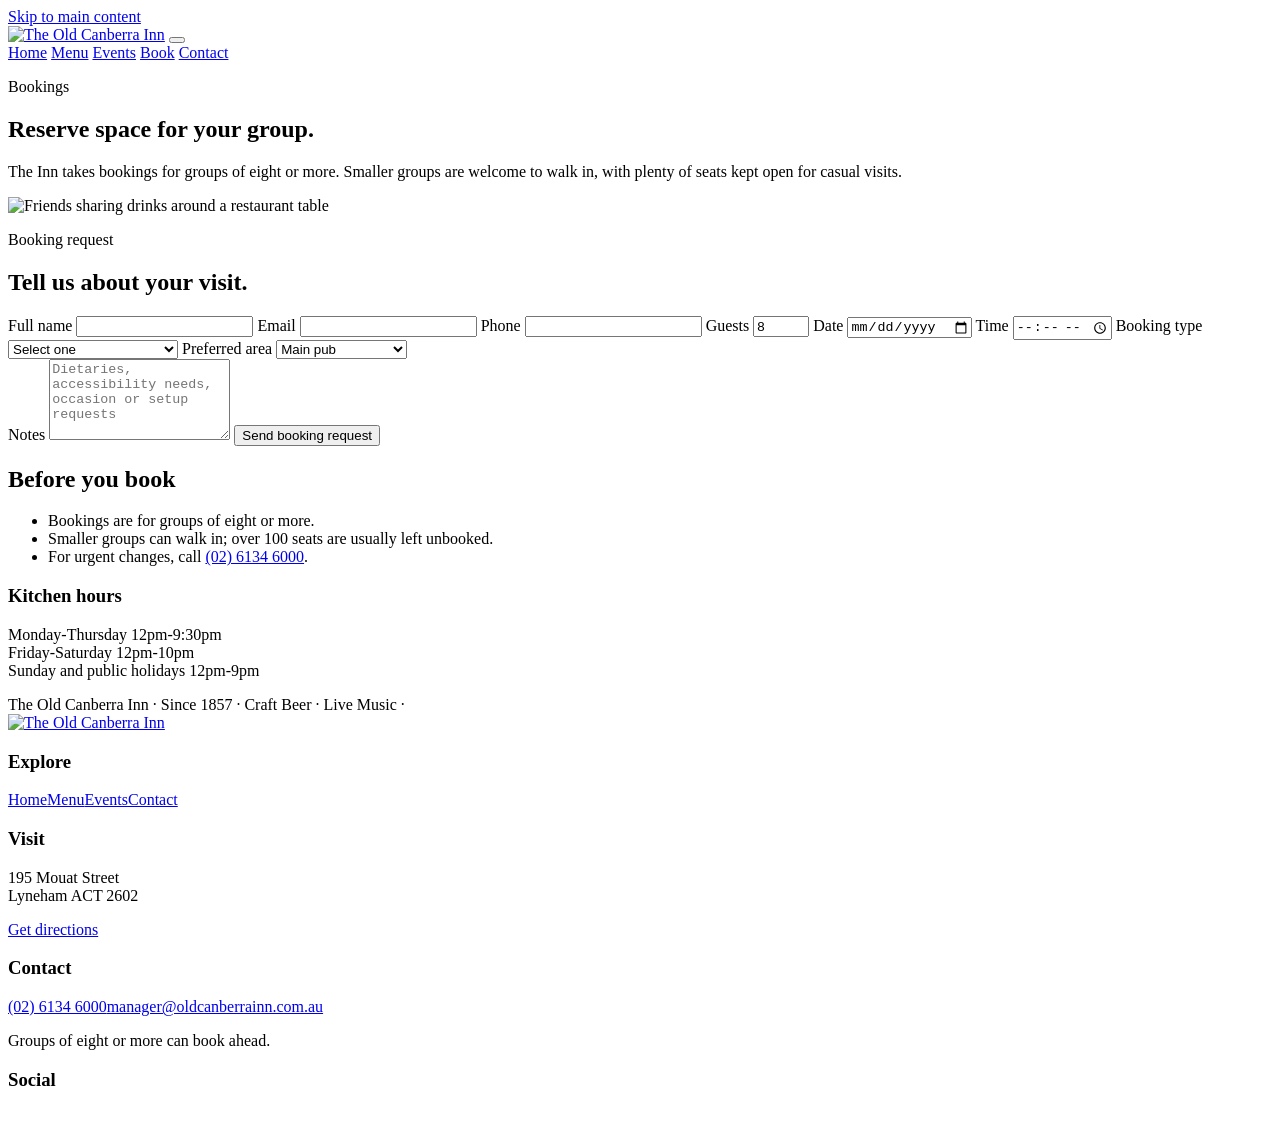
==== booking.html @ e3b9e811 "HTML pages" ====
<!DOCTYPE html>
<html lang="en">
<head>
  <meta charset="UTF-8">
  <meta name="viewport" content="width=device-width, initial-scale=1.0">
  <meta name="description" content="Make a group booking or function enquiry at The Old Canberra Inn.">
  <title>Bookings | The Old Canberra Inn</title>
  <link rel="preconnect" href="https://images.unsplash.com">
  <link rel="preconnect" href="https://fonts.googleapis.com">
  <link rel="preconnect" href="https://fonts.gstatic.com" crossorigin>
  <link href="https://fonts.googleapis.com/css2?family=Courier+Prime:wght@400;700&family=Fraunces:opsz,wght,SOFT,WONK@9..144,300..900,80,1&family=League+Spartan:wght@600;700;800;900&display=swap" rel="stylesheet">
  <link rel="stylesheet" href="assets/css/styles.css">
</head>
<body>
  <a class="skip-link" href="#main">Skip to main content</a>
  <header class="site-header" data-header>
    <nav class="nav" aria-label="Primary navigation">
      <a class="brand" href="index.html"><img class="brand-logo" src="assets/logo-black.webp" alt="The Old Canberra Inn"></a>
      <button class="nav-toggle" type="button" aria-label="Open menu" aria-expanded="false" data-nav-toggle><span></span><span></span><span></span></button>
      <div class="nav-menu" data-nav-menu>
        <a href="index.html">Home</a>
        <a href="menu.html">Menu</a>
        <a href="events.html">Events</a>
        <a href="booking.html" aria-current="page">Book</a>
        <a href="contact.html">Contact</a>
      </div>
    </nav>
  </header>

  <main id="main">
    <section class="booking-hero">
      <div class="booking-copy">
        <p class="eyebrow">Bookings</p>
        <h1>Reserve space for your group.</h1>
        <p>The Inn takes bookings for groups of eight or more. Smaller groups are welcome to walk in, with plenty of seats kept open for casual visits.</p>
      </div>
      <img src="https://images.unsplash.com/photo-1528605248644-14dd04022da1?auto=format&fit=crop&w=1100&q=85" alt="Friends sharing drinks around a restaurant table">
    </section>

    <section class="container booking-layout">
      <form class="booking-form" data-booking-form novalidate>
        <div class="form-heading">
          <p class="eyebrow">Booking request</p>
          <h2>Tell us about your visit.</h2>
        </div>
        <div class="form-grid">
          <label>Full name
            <input name="name" type="text" autocomplete="name" required>
          </label>
          <label>Email
            <input name="email" type="email" autocomplete="email" required>
          </label>
          <label>Phone
            <input name="phone" type="tel" autocomplete="tel" required>
          </label>
          <label>Guests
            <input name="guests" type="number" min="8" max="120" value="8" required>
          </label>
          <label>Date
            <input name="date" type="date" required>
          </label>
          <label>Time
            <input name="time" type="time" required>
          </label>
          <label>Booking type
            <select name="type" required>
              <option value="">Select one</option>
              <option>Group dining</option>
              <option>Birthday or celebration</option>
              <option>Corporate function</option>
              <option>Wedding or private event</option>
            </select>
          </label>
          <label>Preferred area
            <select name="area">
              <option>Main pub</option>
              <option>Beer garden</option>
              <option>Schumack Room</option>
              <option>Kookaburra Room</option>
            </select>
          </label>
        </div>
        <label>Notes
          <textarea name="notes" rows="5" placeholder="Dietaries, accessibility needs, occasion or setup requests"></textarea>
        </label>
        <button class="button primary" type="submit">Send booking request</button>
        <p class="form-message" aria-live="polite"></p>
      </form>

      <aside class="booking-info">
        <h2>Before you book</h2>
        <ul>
          <li>Bookings are for groups of eight or more.</li>
          <li>Smaller groups can walk in; over 100 seats are usually left unbooked.</li>
          <li>For urgent changes, call <a href="tel:+61261346000">(02) 6134 6000</a>.</li>
         
        </ul>
        <div class="hours-card">
          <h3>Kitchen hours</h3>
          <p>Monday-Thursday 12pm-9:30pm<br>Friday-Saturday 12pm-10pm<br>Sunday and public holidays 12pm-9pm</p>
        </div>
      </aside>
    </section>
  </main>

  <footer class="site-footer">
    <div class="footer-marquee" aria-hidden="true">The Old Canberra Inn · Since 1857 · Craft Beer · Live Music ·</div>
    <div class="container footer-grid">
      <div class="footer-lead">
        <a class="brand footer-brand" href="index.html"><img class="brand-logo" src="assets/logo.webp" alt="The Old Canberra Inn"></a>
      </div>
      <div class="footer-column"><h3>Explore</h3><a href="index.html">Home</a><a href="menu.html">Menu</a><a href="events.html">Events</a><a href="contact.html">Contact</a></div>
      <div class="footer-column"><h3>Visit</h3><p>195 Mouat Street<br>Lyneham ACT 2602</p><a href="https://www.google.com/maps/search/?api=1&query=195+Mouat+Street+Lyneham+ACT+2602" target="_blank" rel="noopener">Get directions</a></div>
      <div class="footer-column"><h3>Contact</h3><a href="tel:+61261346000">(02) 6134 6000</a><a href="mailto:manager@oldcanberrainn.com.au">manager@oldcanberrainn.com.au</a><p>Groups of eight or more can book ahead.</p></div>
      <div class="footer-column footer-social" aria-label="Social links"><h3>Social</h3><a class="social-icon" href="https://www.instagram.com/theoldcanberrainn" target="_blank" rel="noopener" aria-label="The Old Canberra Inn on Instagram"><img src="assets/instagram.svg" alt=""></a><a class="social-icon" href="https://www.facebook.com/theoldcanberrainn" target="_blank" rel="noopener" aria-label="The Old Canberra Inn on Facebook"><img src="assets/facebook.svg" alt=""></a></div>
    </div>
  </footer>
  <script src="assets/js/script.js"></script>
</body>
</html>
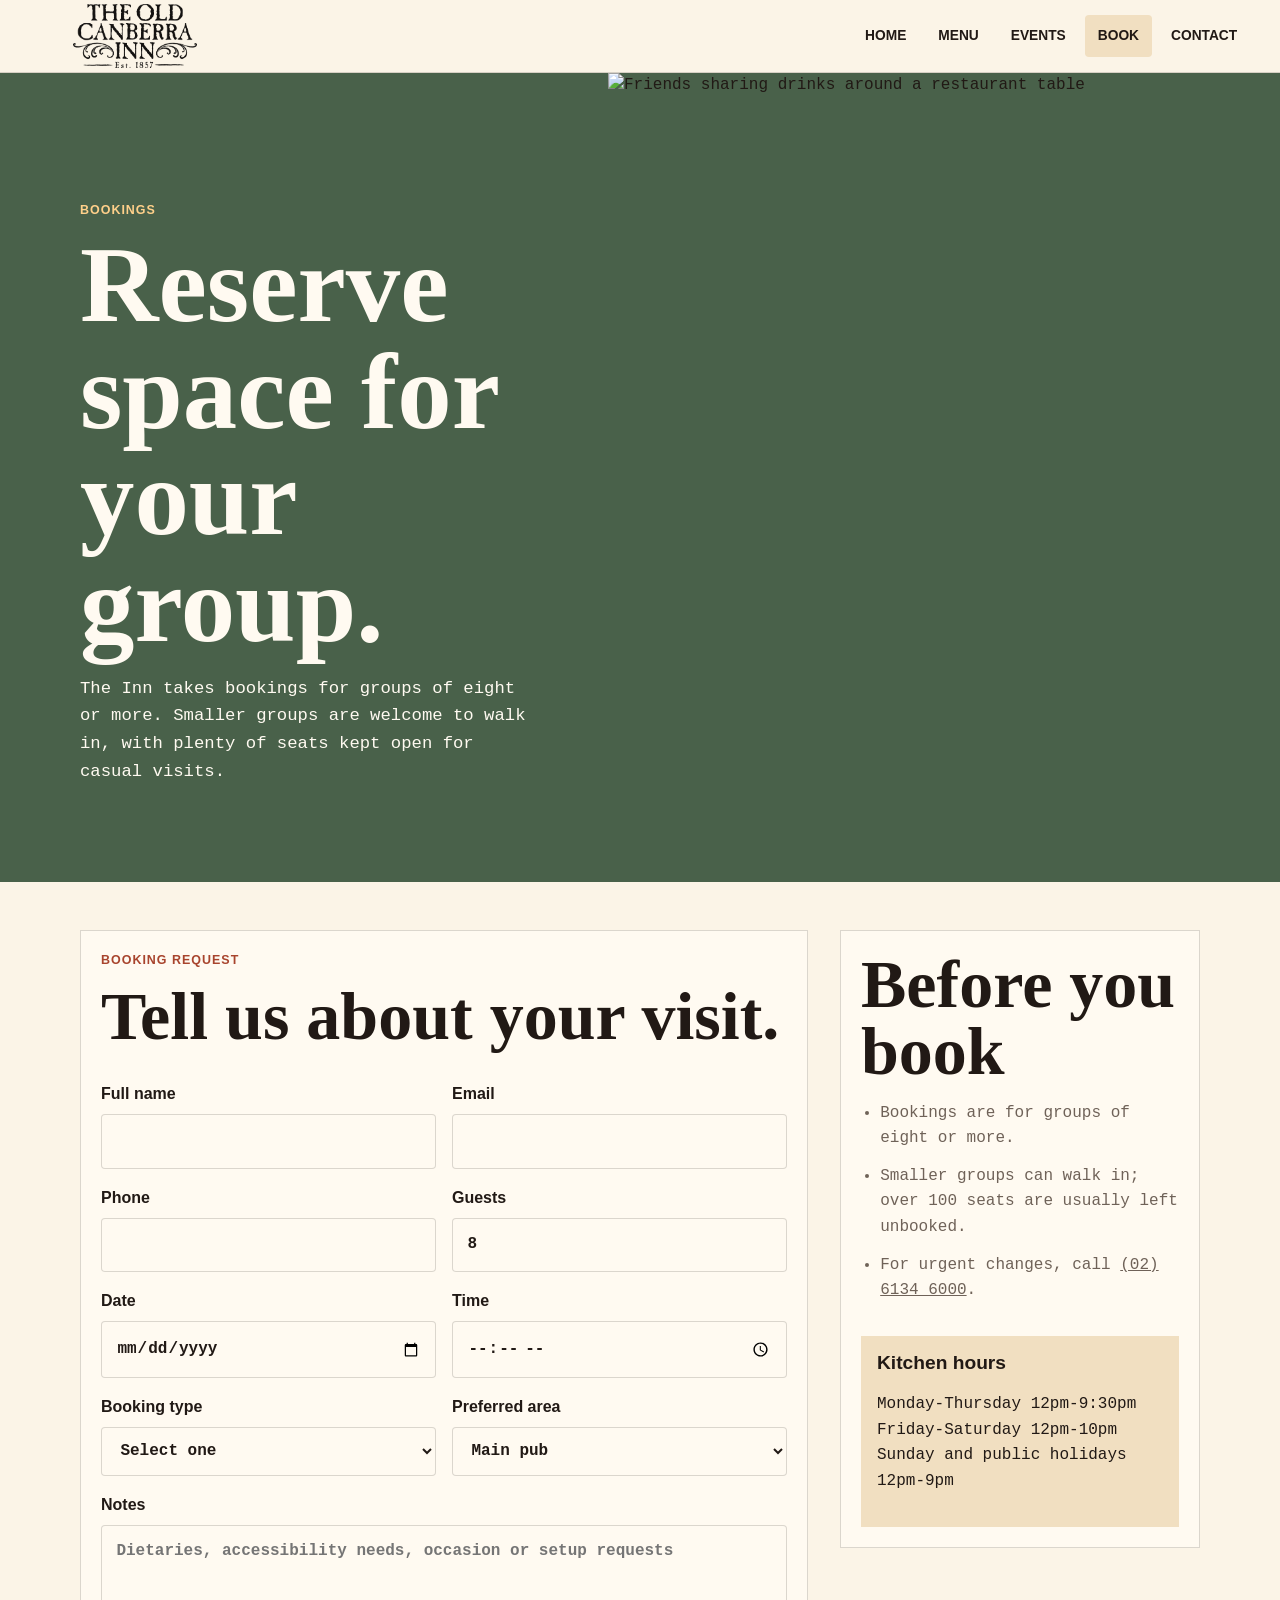
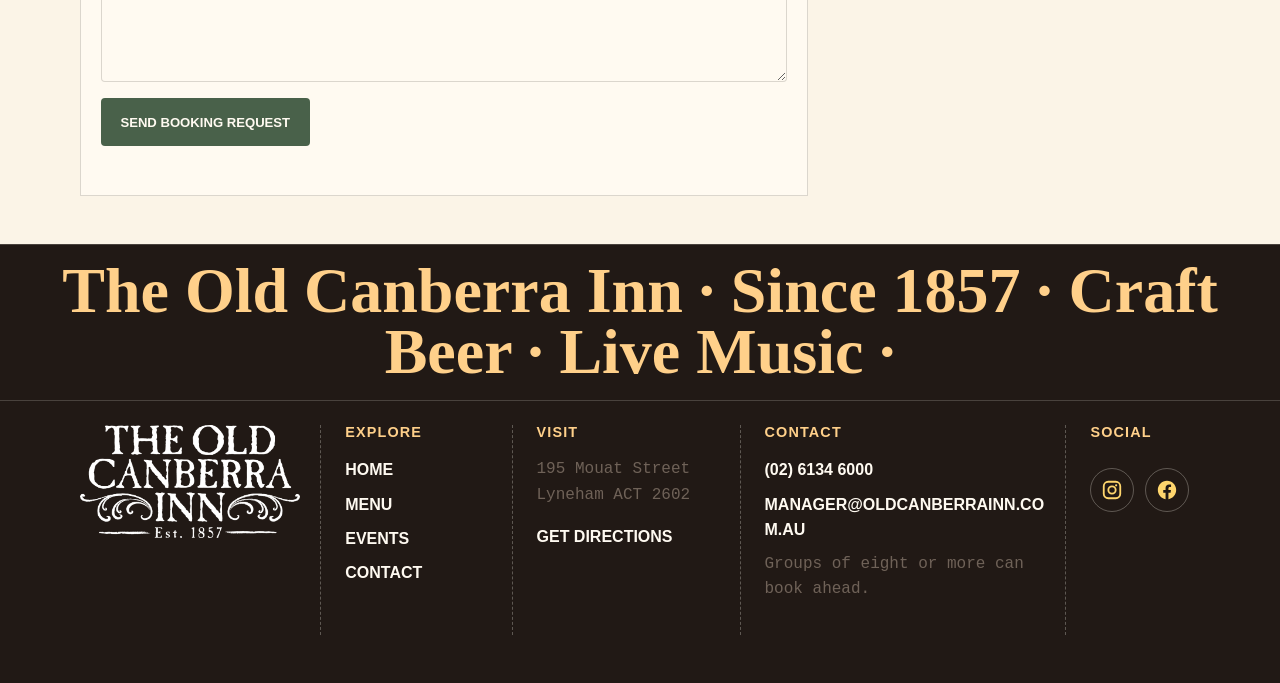
==== commit 63e11d75: "added comments for readability" ====
--- a/booking.html
+++ b/booking.html
@@ -15,8 +15,14 @@
   <a class="skip-link" href="#main">Skip to main content</a>
   <header class="site-header" data-header>
     <nav class="nav" aria-label="Primary navigation">
-      <a class="brand" href="index.html"><img class="brand-logo" src="assets/logo-black.webp" alt="The Old Canberra Inn"></a>
-      <button class="nav-toggle" type="button" aria-label="Open menu" aria-expanded="false" data-nav-toggle><span></span><span></span><span></span></button>
+      <a class="brand" href="index.html" aria-label="The Old Canberra Inn home">
+        <img class="brand-logo" src="assets/logo-black.webp" alt="The Old Canberra Inn">
+      </a>
+      <button class="nav-toggle" type="button" aria-label="Open menu" aria-expanded="false" data-nav-toggle>
+        <span aria-hidden="true"></span>
+        <span aria-hidden="true"></span>
+        <span aria-hidden="true"></span>
+      </button>
       <div class="nav-menu" data-nav-menu>
         <a href="index.html">Home</a>
         <a href="menu.html">Menu</a>
@@ -28,6 +34,7 @@
   </header>
 
   <main id="main">
+    <!-- Booking hero sets expectations before visitors reach the form. -->
     <section class="booking-hero">
       <div class="booking-copy">
         <p class="eyebrow">Bookings</p>
@@ -37,6 +44,7 @@
       <img src="https://images.unsplash.com/photo-1528605248644-14dd04022da1?auto=format&fit=crop&w=1100&q=85" alt="Friends sharing drinks around a restaurant table">
     </section>
 
+    <!-- Booking form pairs required details with practical venue notes. -->
     <section class="container booking-layout">
       <form class="booking-form" data-booking-form novalidate>
         <div class="form-heading">
@@ -93,7 +101,6 @@
           <li>Bookings are for groups of eight or more.</li>
           <li>Smaller groups can walk in; over 100 seats are usually left unbooked.</li>
           <li>For urgent changes, call <a href="tel:+61261346000">(02) 6134 6000</a>.</li>
-         
         </ul>
         <div class="hours-card">
           <h3>Kitchen hours</h3>
@@ -107,12 +114,37 @@
     <div class="footer-marquee" aria-hidden="true">The Old Canberra Inn · Since 1857 · Craft Beer · Live Music ·</div>
     <div class="container footer-grid">
       <div class="footer-lead">
-        <a class="brand footer-brand" href="index.html"><img class="brand-logo" src="assets/logo.webp" alt="The Old Canberra Inn"></a>
+        <a class="brand footer-brand" href="index.html">
+          <img class="brand-logo" src="assets/logo.webp" alt="The Old Canberra Inn">
+        </a>
       </div>
-      <div class="footer-column"><h3>Explore</h3><a href="index.html">Home</a><a href="menu.html">Menu</a><a href="events.html">Events</a><a href="contact.html">Contact</a></div>
-      <div class="footer-column"><h3>Visit</h3><p>195 Mouat Street<br>Lyneham ACT 2602</p><a href="https://www.google.com/maps/search/?api=1&query=195+Mouat+Street+Lyneham+ACT+2602" target="_blank" rel="noopener">Get directions</a></div>
-      <div class="footer-column"><h3>Contact</h3><a href="tel:+61261346000">(02) 6134 6000</a><a href="mailto:manager@oldcanberrainn.com.au">manager@oldcanberrainn.com.au</a><p>Groups of eight or more can book ahead.</p></div>
-      <div class="footer-column footer-social" aria-label="Social links"><h3>Social</h3><a class="social-icon" href="https://www.instagram.com/theoldcanberrainn" target="_blank" rel="noopener" aria-label="The Old Canberra Inn on Instagram"><img src="assets/instagram.svg" alt=""></a><a class="social-icon" href="https://www.facebook.com/theoldcanberrainn" target="_blank" rel="noopener" aria-label="The Old Canberra Inn on Facebook"><img src="assets/facebook.svg" alt=""></a></div>
+      <div class="footer-column">
+        <h3>Explore</h3>
+        <a href="index.html">Home</a>
+        <a href="menu.html">Menu</a>
+        <a href="events.html">Events</a>
+        <a href="contact.html">Contact</a>
+      </div>
+      <div class="footer-column">
+        <h3>Visit</h3>
+        <p>195 Mouat Street<br>Lyneham ACT 2602</p>
+        <a href="https://www.google.com/maps/search/?api=1&query=195+Mouat+Street+Lyneham+ACT+2602" target="_blank" rel="noopener">Get directions</a>
+      </div>
+      <div class="footer-column">
+        <h3>Contact</h3>
+        <a href="tel:+61261346000">(02) 6134 6000</a>
+        <a href="mailto:manager@oldcanberrainn.com.au">manager@oldcanberrainn.com.au</a>
+        <p>Groups of eight or more can book ahead.</p>
+      </div>
+      <div class="footer-column footer-social" aria-label="Social links">
+        <h3>Social</h3>
+        <a class="social-icon" href="https://www.instagram.com/theoldcanberrainn" target="_blank" rel="noopener" aria-label="The Old Canberra Inn on Instagram">
+          <img src="assets/instagram.svg" alt="">
+        </a>
+        <a class="social-icon" href="https://www.facebook.com/theoldcanberrainn" target="_blank" rel="noopener" aria-label="The Old Canberra Inn on Facebook">
+          <img src="assets/facebook.svg" alt="">
+        </a>
+      </div>
     </div>
   </footer>
   <script src="assets/js/script.js"></script>
--- a/assets/css/styles.css
+++ b/assets/css/styles.css
@@ -0,0 +1,1168 @@
+/* Design tokens keep the historic pub palette, typography and spacing consistent site-wide. */
+:root {
+  --ink: #211915;
+  --muted: #6f6258;
+  --paper: #fbf4e7;
+  --paper-strong: #f1dfc1;
+  --clay: #a8442d;
+  --clay-dark: #743120;
+  --moss: #49614a;
+  --button-primary: #49614a;
+  --button-primary-hover: #344735;
+  --gold: #c88939;
+  --white: #fffaf1;
+  --line: rgba(33, 25, 21, 0.16);
+  --shadow: 0 20px 60px rgba(33, 25, 21, 0.16);
+  --font-display: "Fraunces", Georgia, serif;
+  --font-body: "Courier Prime", "Courier New", monospace;
+  --font-ui: "League Spartan", Arial, Helvetica, sans-serif;
+}
+
+/* Base reset and shared document defaults. */
+* {
+  box-sizing: border-box;
+}
+
+html {
+  scroll-behavior: smooth;
+}
+
+body {
+  margin: 0;
+  font-family: var(--font-body);
+  color: var(--ink);
+  background: var(--paper);
+  line-height: 1.6;
+}
+
+img {
+  display: block;
+  width: 100%;
+  height: auto;
+}
+
+a {
+  color: inherit;
+}
+
+button,
+input,
+select,
+textarea {
+  font: inherit;
+}
+
+/* Keyboard users can jump past the repeated navigation on every page. */
+.skip-link {
+  position: absolute;
+  left: 1rem;
+  top: -4rem;
+  z-index: 1000;
+  background: var(--ink);
+  color: var(--white);
+  padding: 0.75rem 1rem;
+}
+
+.skip-link:focus {
+  top: 1rem;
+}
+
+.container {
+  width: min(1120px, calc(100% - 32px));
+  margin-inline: auto;
+}
+
+/* Header and primary navigation. */
+.site-header {
+  position: sticky;
+  top: 0;
+  z-index: 100;
+  background: rgba(251, 244, 231, 0.94);
+  backdrop-filter: blur(18px);
+  border-bottom: 1px solid var(--line);
+}
+
+.nav {
+  min-height: 72px;
+  width: min(1220px, calc(100% - 28px));
+  margin-inline: auto;
+  display: flex;
+  align-items: center;
+  justify-content: space-between;
+  gap: 1rem;
+}
+
+.brand {
+  display: inline-flex;
+  align-items: center;
+  text-decoration: none;
+  font-family: var(--font-ui);
+  font-weight: 800;
+  letter-spacing: 0;
+}
+
+.brand-logo {
+  width: clamp(150px, 42vw, 210px);
+  height: auto;
+  max-height: 64px;
+  object-fit: contain;
+  object-position: center;
+  border-radius: 2px;
+}
+
+.nav-toggle {
+  display: grid;
+  gap: 5px;
+  width: 44px;
+  height: 44px;
+  border: 1px solid var(--line);
+  border-radius: 50%;
+  background: var(--white);
+  place-content: center;
+}
+
+.nav-toggle span {
+  display: block;
+  width: 18px;
+  height: 2px;
+  background: var(--ink);
+}
+
+.nav-menu {
+  position: fixed;
+  inset: 72px 0 auto 0;
+  display: none;
+  flex-direction: column;
+  gap: 0.4rem;
+  padding: 1rem;
+  background: var(--paper);
+  border-bottom: 1px solid var(--line);
+  box-shadow: var(--shadow);
+}
+
+.nav-menu.is-open {
+  display: flex;
+}
+
+.nav-menu a {
+  text-decoration: none;
+  text-transform: uppercase;
+  font-family: var(--font-ui);
+  font-size: 0.86rem;
+  font-weight: 800;
+  padding: 0.9rem 1rem;
+  border-radius: 4px;
+}
+
+.nav-menu a:hover,
+.nav-menu a[aria-current="page"] {
+  background: var(--paper-strong);
+}
+
+/* Home page hero and shared editorial type styles. */
+.hero {
+  min-height: calc(100vh - 72px);
+  position: relative;
+  display: flex;
+  align-items: flex-end;
+  isolation: isolate;
+  background: var(--ink);
+}
+
+.hero picture,
+.hero img {
+  position: absolute;
+  inset: 0;
+  height: 100%;
+  object-fit: cover;
+  z-index: -2;
+}
+
+.hero::after,
+.page-hero::after {
+  content: "";
+  position: absolute;
+  inset: 0;
+  background: linear-gradient(180deg, rgba(20, 14, 11, 0.25), rgba(20, 14, 11, 0.78));
+  z-index: -1;
+}
+
+.hero-content {
+  width: min(760px, calc(100% - 32px));
+  margin: 0 auto;
+  padding: 7rem 0 4rem;
+  color: var(--white);
+}
+
+.eyebrow {
+  margin: 0 0 0.7rem;
+  text-transform: uppercase;
+  font-family: var(--font-ui);
+  font-size: 0.78rem;
+  font-weight: 900;
+  color: var(--clay);
+  letter-spacing: 0.08em;
+}
+
+.hero .eyebrow,
+.page-hero .eyebrow,
+.booking-copy .eyebrow {
+  color: #ffd08a;
+}
+
+h1,
+h2,
+h3,
+p {
+  margin-top: 0;
+}
+
+h1,
+h2 {
+  font-family: var(--font-display);
+  font-weight: 800;
+  line-height: 0.98;
+  letter-spacing: 0;
+}
+
+h1 {
+  font-size: clamp(3rem, 14vw, 6.8rem);
+  max-width: 10ch;
+  margin-bottom: 1rem;
+}
+
+h2 {
+  font-size: clamp(2.1rem, 8vw, 4.25rem);
+  margin-bottom: 1rem;
+}
+
+h3 {
+  font-family: var(--font-ui);
+  line-height: 1.1;
+  font-size: 1.2rem;
+}
+
+.hero-content p:not(.eyebrow),
+.page-hero-copy p:not(.eyebrow),
+.booking-copy p:not(.eyebrow) {
+  max-width: 42rem;
+  font-size: 1.08rem;
+}
+
+.hero-actions {
+  display: flex;
+  flex-wrap: wrap;
+  gap: 0.75rem;
+  margin-top: 1.6rem;
+}
+
+/* Reusable buttons and visible focus treatments. */
+.button {
+  display: inline-flex;
+  align-items: center;
+  justify-content: center;
+  min-height: 46px;
+  padding: 0.8rem 1.15rem;
+  border: 1px solid transparent;
+  border-radius: 4px;
+  text-decoration: none;
+  text-transform: uppercase;
+  font-family: var(--font-ui);
+  font-weight: 900;
+  font-size: 0.82rem;
+  cursor: pointer;
+}
+
+.button.primary {
+  background: var(--button-primary);
+  color: var(--white);
+}
+
+.button.primary:hover,
+.button.primary:focus-visible {
+  background: var(--button-primary-hover);
+}
+
+.button:focus-visible,
+.nav-menu a:focus-visible,
+.text-link:focus-visible,
+.slider-controls button:focus-visible,
+.menu-tabs button:focus-visible {
+  outline: 3px solid var(--gold);
+  outline-offset: 3px;
+}
+
+.button.secondary {
+  border-color: rgba(255, 250, 241, 0.75);
+  color: var(--white);
+}
+
+.button.outline {
+  border-color: var(--ink);
+  color: var(--ink);
+  background: transparent;
+}
+
+/* Home page content sections. */
+.intro-band,
+.reviews,
+.function-section {
+  padding: 4rem 0;
+}
+
+.intro-grid {
+  display: flex;
+  flex-direction: column;
+  gap: 2rem;
+}
+
+.intro-grid article {
+  max-width: 620px;
+}
+
+.quick-facts {
+  display: flex;
+  flex-direction: column;
+  gap: 0.8rem;
+  list-style: none;
+  padding: 0;
+  margin: 0;
+}
+
+.quick-facts li {
+  padding: 1rem 0;
+  border-top: 1px solid var(--line);
+}
+
+.quick-facts strong,
+.quick-facts span {
+  display: block;
+}
+
+.quick-facts strong {
+  font-family: var(--font-ui);
+  font-size: 1.5rem;
+}
+
+.quick-facts span,
+.menu-list p,
+.event-card p,
+.function-cards p,
+.booking-info li,
+.site-footer p {
+  color: var(--muted);
+}
+
+.feature-split {
+  display: flex;
+  flex-direction: column;
+  background: var(--moss);
+  color: var(--white);
+}
+
+.feature-split.reverse {
+  background: var(--clay-dark);
+}
+
+.feature-image img {
+  min-height: 340px;
+  object-fit: cover;
+}
+
+.feature-copy {
+  padding: 3rem 1rem;
+}
+
+.feature-copy p {
+  max-width: 34rem;
+}
+
+.text-link {
+  display: inline-block;
+  margin-top: 0.5rem;
+  color: #ffd08a;
+  text-transform: uppercase;
+  font-weight: 900;
+  text-underline-offset: 0.35em;
+}
+
+.tile-showcase {
+  padding: 4rem 0 1rem;
+}
+
+.section-heading {
+  margin-bottom: 1.8rem;
+}
+
+.tile-row {
+  display: flex;
+  gap: 1rem;
+  overflow-x: auto;
+  padding: 0 1rem 2rem;
+  scroll-snap-type: x mandatory;
+}
+
+.image-tile {
+  position: relative;
+  flex: 0 0 78%;
+  min-height: 340px;
+  overflow: hidden;
+  color: var(--white);
+  text-decoration: none;
+  scroll-snap-align: start;
+}
+
+.image-tile img {
+  height: 100%;
+  min-height: 340px;
+  object-fit: cover;
+  transition: transform 300ms ease;
+}
+
+.image-tile::after {
+  content: "";
+  position: absolute;
+  inset: 0;
+  background: linear-gradient(180deg, transparent, rgba(0, 0, 0, 0.64));
+}
+
+.image-tile span {
+  position: absolute;
+  left: 1rem;
+  bottom: 1rem;
+  z-index: 1;
+  font-family: var(--font-display);
+  font-size: 1.4rem;
+  font-weight: 900;
+}
+
+.image-tile:hover img {
+  transform: scale(1.05);
+}
+
+/* Review cards are toggled by the small slider controller in script.js. */
+.review-slider {
+  position: relative;
+  min-height: 280px;
+  background: var(--white);
+  border: 1px solid var(--line);
+  padding: 1.5rem;
+}
+
+.review-card {
+  display: none;
+}
+
+.review-card.is-active {
+  display: block;
+}
+
+.review-card p {
+  font-size: clamp(1.5rem, 5vw, 3rem);
+  line-height: 1.08;
+  color: var(--ink);
+}
+
+.review-card span {
+  font-family: var(--font-ui);
+  color: var(--clay-dark);
+  font-weight: 900;
+}
+
+.slider-controls {
+  display: flex;
+  gap: 0.5rem;
+  margin-top: 1.5rem;
+}
+
+.slider-controls button,
+.menu-tabs button {
+  min-height: 42px;
+  border: 1px solid var(--line);
+  background: var(--paper);
+  color: var(--ink);
+  border-radius: 4px;
+  padding: 0.65rem 0.9rem;
+  font-family: var(--font-ui);
+  font-weight: 800;
+  cursor: pointer;
+}
+
+/* Newsletter and shared form styling. */
+.newsletter {
+  padding: 3rem 0;
+  background: var(--paper-strong);
+}
+
+.newsletter-inner,
+.inline-form div {
+  display: flex;
+  flex-direction: column;
+  gap: 1rem;
+}
+
+.inline-form {
+  width: 100%;
+}
+
+.inline-form div {
+  align-items: stretch;
+}
+
+.inline-form input {
+  min-width: 0;
+}
+
+.inline-form .button {
+  width: 100%;
+  min-width: 118px;
+  white-space: nowrap;
+}
+
+label {
+  display: flex;
+  flex-direction: column;
+  gap: 0.45rem;
+  font-family: var(--font-ui);
+  font-weight: 800;
+}
+
+input,
+select,
+textarea {
+  width: 100%;
+  border: 1px solid var(--line);
+  border-radius: 4px;
+  background: var(--white);
+  color: var(--ink);
+  padding: 0.85rem 0.9rem;
+  font-family: var(--font-body);
+}
+
+.form-message {
+  margin: 0.8rem 0 0;
+  font-family: var(--font-ui);
+  font-weight: 800;
+  color: var(--moss);
+}
+
+/* Footer layout and social links. */
+.site-footer {
+  padding: 0 0 3rem;
+  background: var(--ink);
+  color: var(--white);
+  overflow: hidden;
+}
+
+.footer-marquee {
+  border-top: 1px solid rgba(255, 250, 241, 0.18);
+  border-bottom: 1px solid rgba(255, 250, 241, 0.18);
+  color: #ffd08a;
+  font-family: var(--font-display);
+  font-size: clamp(2rem, 5vw, 4.6rem);
+  font-weight: 800;
+  line-height: 0.95;
+  padding: 1rem 1rem 1.1rem;
+  text-align: center;
+  white-space: normal;
+  overflow-wrap: anywhere;
+}
+
+.footer-grid {
+  display: grid;
+  gap: 0;
+  padding-top: 1.5rem;
+}
+
+.footer-brand {
+  margin-bottom: 0;
+}
+
+.footer-brand .brand-logo {
+  width: min(100%, 220px);
+  height: auto;
+  max-height: none;
+}
+
+.footer-lead,
+.footer-column {
+  padding: 1rem 0;
+  border-top: 1px dashed rgba(255, 250, 241, 0.28);
+}
+
+.site-footer h3 {
+  color: #ffd08a;
+  font-size: 0.9rem;
+  letter-spacing: 0.08em;
+  margin-bottom: 1rem;
+  text-transform: uppercase;
+}
+
+.site-footer a {
+  display: inline-block;
+  color: var(--white);
+  text-decoration: none;
+  margin: 0 0 0.55rem;
+}
+
+.footer-column a {
+  display: block;
+  font-family: var(--font-ui);
+  font-weight: 800;
+  text-transform: uppercase;
+  overflow-wrap: anywhere;
+  word-break: break-word;
+}
+
+.site-footer a:hover {
+  color: #ffd08a;
+}
+
+.footer-social {
+  display: flex;
+  flex-direction: row;
+  flex-wrap: wrap;
+  align-content: flex-start;
+  gap: 0.65rem;
+}
+
+.footer-social h3 {
+  flex: 0 0 100%;
+}
+
+.footer-social .social-icon {
+  display: inline-grid;
+  place-items: center;
+  width: 44px;
+  height: 44px;
+  border: 1px solid rgba(255, 250, 241, 0.28);
+  border-radius: 50%;
+  color: #ffd08a;
+  font-family: var(--font-ui);
+  font-weight: 900;
+  margin: 0;
+  text-transform: uppercase;
+}
+
+.footer-social .social-icon img {
+  width: 22px;
+  height: 22px;
+  filter: invert(81%) sepia(27%) saturate(829%) hue-rotate(346deg) brightness(105%) contrast(101%);
+}
+
+.footer-social .social-icon:hover {
+  background: #ffd08a;
+  color: var(--ink);
+}
+
+.footer-social .social-icon:hover img {
+  filter: invert(7%) sepia(19%) saturate(667%) hue-rotate(334deg) brightness(98%) contrast(95%);
+}
+
+/* Interior page hero sections. */
+.page-hero,
+.booking-hero {
+  position: relative;
+  min-height: 72vh;
+  display: flex;
+  align-items: flex-end;
+  background: var(--ink);
+  isolation: isolate;
+}
+
+.page-hero.compact {
+  min-height: 58vh;
+}
+
+.page-hero img {
+  position: absolute;
+  inset: 0;
+  height: 100%;
+  object-fit: cover;
+  z-index: -2;
+}
+
+.page-hero-copy {
+  width: min(920px, calc(100% - 32px));
+  margin: 0 auto;
+  padding: 7rem 0 4rem;
+  color: var(--white);
+}
+
+/* Shared interior page spacing. */
+.menu-layout,
+.booking-layout,
+.event-grid,
+.contact-layout {
+  padding: 3rem 0;
+}
+
+/* Menu category filter layout. */
+.menu-tabs {
+  display: flex;
+  gap: 0.5rem;
+  overflow-x: auto;
+  padding-bottom: 1rem;
+  margin-bottom: 2rem;
+  position: sticky;
+  top: 72px;
+  background: var(--paper);
+  z-index: 10;
+}
+
+.menu-tabs button {
+  flex: 0 0 auto;
+}
+
+.menu-tabs button.is-active {
+  background: var(--ink);
+  color: var(--white);
+}
+
+.menu-category {
+  margin-bottom: 3rem;
+}
+
+.menu-list {
+  display: grid;
+  gap: 0.8rem;
+}
+
+.menu-list article {
+  display: flex;
+  justify-content: space-between;
+  gap: 1rem;
+  padding: 1rem 0;
+  border-top: 1px solid var(--line);
+}
+
+.menu-list h3,
+.menu-list p {
+  margin-bottom: 0.25rem;
+}
+
+.menu-list small {
+  font-family: var(--font-ui);
+  font-size: 0.75em;
+  color: var(--moss);
+}
+
+.menu-list span {
+  white-space: nowrap;
+  font-family: var(--font-ui);
+  font-weight: 900;
+  color: var(--clay-dark);
+}
+
+.menu-note {
+  max-width: 52rem;
+  margin: -0.5rem 0 1rem;
+  color: var(--muted);
+}
+
+.sides-grid {
+  display: grid;
+  gap: 0.75rem;
+  grid-template-columns: repeat(auto-fit, minmax(190px, 1fr));
+  margin-bottom: 1.25rem;
+}
+
+.sides-grid span {
+  display: block;
+  padding: 0.85rem 0;
+  border-top: 1px solid var(--line);
+  font-weight: 700;
+}
+
+.sauce-note,
+.dietary-note {
+  margin-top: 1rem;
+}
+
+.wine-section {
+  margin-top: 2.25rem;
+}
+
+.wine-section > h3 {
+  color: var(--moss);
+  font-size: 1.45rem;
+  margin-bottom: 0.4rem;
+}
+
+/* Events and function cards. */
+.event-grid {
+  display: grid;
+  gap: 1rem;
+}
+
+.event-card {
+  background: var(--white);
+  border: 1px solid var(--line);
+  padding: 1.25rem;
+}
+
+.feature-event {
+  padding: 0;
+  overflow: hidden;
+}
+
+.feature-event div {
+  padding: 1.25rem;
+}
+
+.feature-event img {
+  height: 280px;
+  object-fit: cover;
+}
+
+.event-date {
+  color: var(--clay);
+  text-transform: uppercase;
+  font-family: var(--font-ui);
+  font-weight: 900;
+}
+
+.function-cards {
+  display: grid;
+  gap: 1rem;
+}
+
+.function-cards article {
+  background: var(--white);
+  border: 1px solid var(--line);
+}
+
+.function-cards img {
+  height: 260px;
+  object-fit: cover;
+}
+
+.function-cards div {
+  padding: 1.25rem;
+}
+
+.function-cards span {
+  display: inline-block;
+  margin-top: 0.5rem;
+  font-family: var(--font-ui);
+  font-weight: 900;
+  color: var(--moss);
+}
+
+/* Booking page layout. */
+.booking-hero {
+  min-height: auto;
+  display: flex;
+  flex-direction: column;
+  background: var(--moss);
+}
+
+.booking-hero img {
+  height: 360px;
+  object-fit: cover;
+}
+
+.booking-copy {
+  padding: 7rem 1rem 3rem;
+  color: var(--white);
+}
+
+.booking-layout {
+  display: grid;
+  gap: 2rem;
+}
+
+.booking-form,
+.booking-info {
+  background: var(--white);
+  border: 1px solid var(--line);
+  padding: 1.25rem;
+}
+
+.booking-form {
+  display: flex;
+  flex-direction: column;
+  gap: 1rem;
+}
+
+.booking-form > .button {
+  align-self: flex-start;
+}
+
+.form-grid {
+  display: grid;
+  gap: 1rem;
+}
+
+.booking-info ul {
+  padding-left: 1.2rem;
+}
+
+.booking-info li {
+  margin-bottom: 0.75rem;
+}
+
+.hours-card {
+  margin-top: 2rem;
+  padding: 1rem;
+  background: var(--paper-strong);
+}
+
+/* Contact page layout and embedded map. */
+.contact-layout {
+  display: grid;
+  gap: 2rem;
+}
+
+.contact-details {
+  display: grid;
+  gap: 1.5rem;
+}
+
+.contact-actions {
+  display: flex;
+  flex-wrap: wrap;
+  gap: 0.75rem;
+  margin-top: 1.5rem;
+}
+
+.contact-card-grid {
+  display: grid;
+  gap: 1rem;
+}
+
+.contact-card,
+.contact-form {
+  background: var(--white);
+  border: 1px solid var(--line);
+  padding: 1.25rem;
+}
+
+.contact-card h3,
+.contact-card p {
+  margin-bottom: 0.35rem;
+}
+
+.contact-card a {
+  color: var(--clay-dark);
+  font-weight: 900;
+}
+
+.contact-form {
+  display: grid;
+  gap: 1rem;
+  align-self: start;
+}
+
+.map-panel {
+  padding: 0 0 4rem;
+}
+
+.map-panel iframe {
+  width: 100%;
+  height: 360px;
+  border: 1px solid var(--line);
+  display: block;
+  background: var(--paper-strong);
+}
+
+/* Tablet layouts introduce multi-column cards without crowding narrow screens. */
+@media (min-width: 700px) {
+  .brand-logo {
+    width: 210px;
+    height: auto;
+  }
+
+  .quick-facts {
+    flex-direction: row;
+  }
+
+  .quick-facts li {
+    flex: 1;
+  }
+
+  .tile-row {
+    padding-inline: max(1rem, calc((100vw - 1120px) / 2));
+  }
+
+  .image-tile {
+    flex-basis: 42%;
+  }
+
+  .inline-form div,
+  .newsletter-inner {
+    flex-direction: row;
+    align-items: end;
+    justify-content: space-between;
+  }
+
+  .inline-form {
+    width: min(100%, 620px);
+  }
+
+  .inline-form div {
+    width: 100%;
+  }
+
+  .inline-form input {
+    flex: 1 1 380px;
+  }
+
+  .inline-form .button {
+    flex: 0 0 auto;
+    width: auto;
+  }
+
+  .form-grid,
+  .function-cards,
+  .contact-card-grid {
+    grid-template-columns: repeat(2, minmax(0, 1fr));
+  }
+
+  .event-grid {
+    grid-template-columns: repeat(3, minmax(0, 1fr));
+  }
+
+  .feature-event {
+    grid-column: 1 / -1;
+    display: grid;
+    grid-template-columns: 1.2fr 1fr;
+  }
+
+  .feature-event img {
+    height: 100%;
+  }
+
+  .footer-grid {
+    grid-template-columns: repeat(2, minmax(0, 1fr));
+    gap: 1rem 1.5rem;
+  }
+
+  .footer-lead,
+  .footer-column {
+    padding-top: 0;
+  }
+
+  .footer-column {
+    border-top: 0;
+  }
+}
+
+/* Desktop layouts reveal the full navigation and wider editorial compositions. */
+@media (min-width: 980px) {
+  .nav-toggle {
+    display: none;
+  }
+
+  .nav-menu {
+    position: static;
+    display: flex;
+    flex-direction: row;
+    align-items: center;
+    padding: 0;
+    box-shadow: none;
+    border: 0;
+    background: transparent;
+  }
+
+  .nav-menu a {
+    padding: 0.65rem 0.8rem;
+  }
+
+  .intro-grid {
+    flex-direction: row;
+    justify-content: space-between;
+    align-items: flex-start;
+  }
+
+  .quick-facts {
+    width: min(46%, 520px);
+  }
+
+  .feature-split {
+    display: grid;
+    grid-template-columns: 1fr 1fr;
+    align-items: stretch;
+  }
+
+  .feature-split.reverse .feature-image {
+    order: 2;
+  }
+
+  .feature-image img {
+    height: 100%;
+    min-height: 560px;
+  }
+
+  .feature-copy {
+    display: flex;
+    flex-direction: column;
+    justify-content: center;
+    padding: 5rem;
+  }
+
+  .image-tile {
+    flex-basis: 28%;
+  }
+
+  .footer-grid {
+    grid-template-columns: minmax(190px, 0.9fr) minmax(120px, 0.7fr) minmax(160px, 0.85fr) minmax(230px, 1.25fr) minmax(100px, 0.55fr);
+    gap: 1.25rem;
+  }
+
+  .footer-lead,
+  .footer-column {
+    border-top: 0;
+    padding-top: 0;
+  }
+
+  .footer-column {
+    padding-left: 1.5rem;
+    border-left: 1px dashed rgba(255, 250, 241, 0.28);
+  }
+
+
+  .menu-layout {
+    display: grid;
+    grid-template-columns: 220px 1fr;
+    gap: 3rem;
+    align-items: start;
+  }
+
+  .menu-tabs {
+    flex-direction: column;
+    align-items: stretch;
+    top: 96px;
+  }
+
+  .menu-tabs button {
+    text-align: left;
+  }
+
+  .booking-hero {
+    display: grid;
+    grid-template-columns: 0.95fr 1.05fr;
+    align-items: stretch;
+  }
+
+  .booking-copy {
+    display: flex;
+    flex-direction: column;
+    justify-content: center;
+    padding: 8rem max(2rem, calc((100vw - 1120px) / 2)) 5rem;
+  }
+
+  .booking-hero img {
+    height: 680px;
+  }
+
+  .booking-layout {
+    grid-template-columns: 1fr 360px;
+    align-items: start;
+  }
+
+  .contact-layout {
+    grid-template-columns: minmax(0, 1fr) 420px;
+    align-items: start;
+  }
+}
